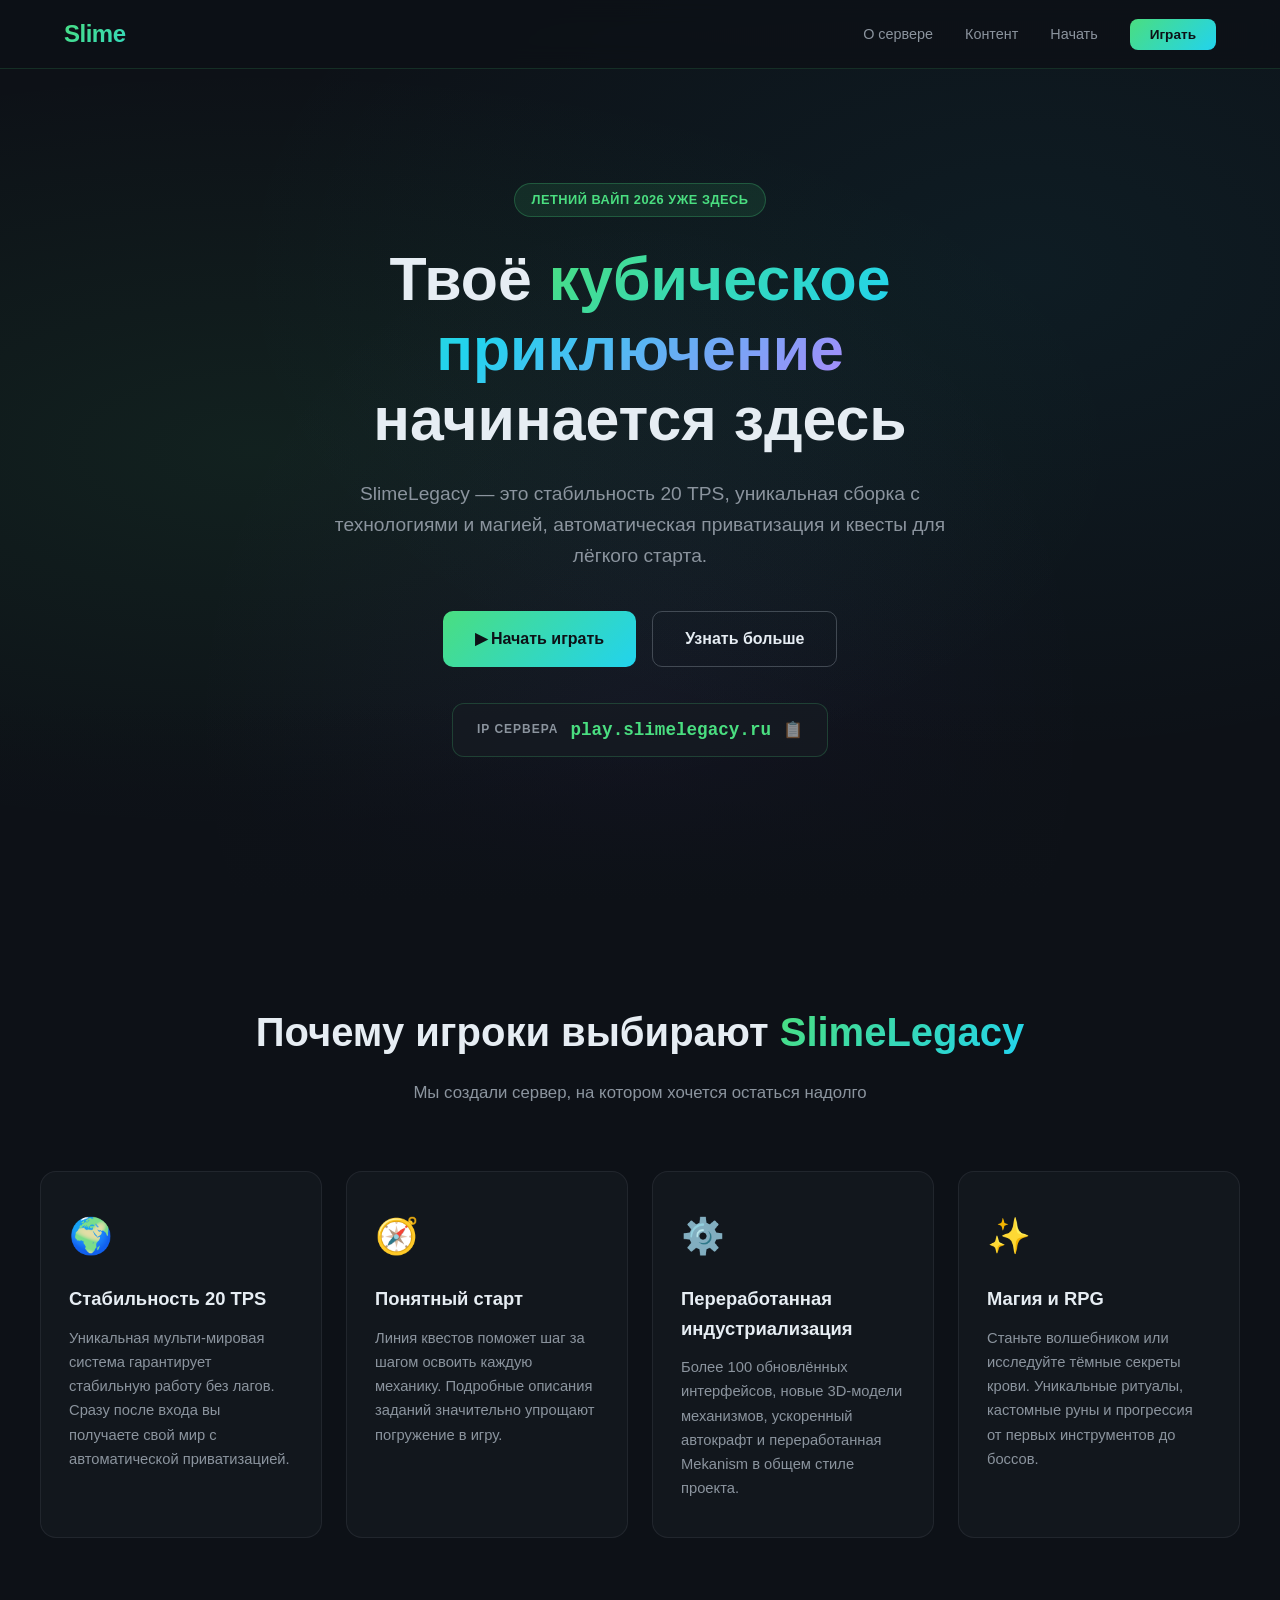
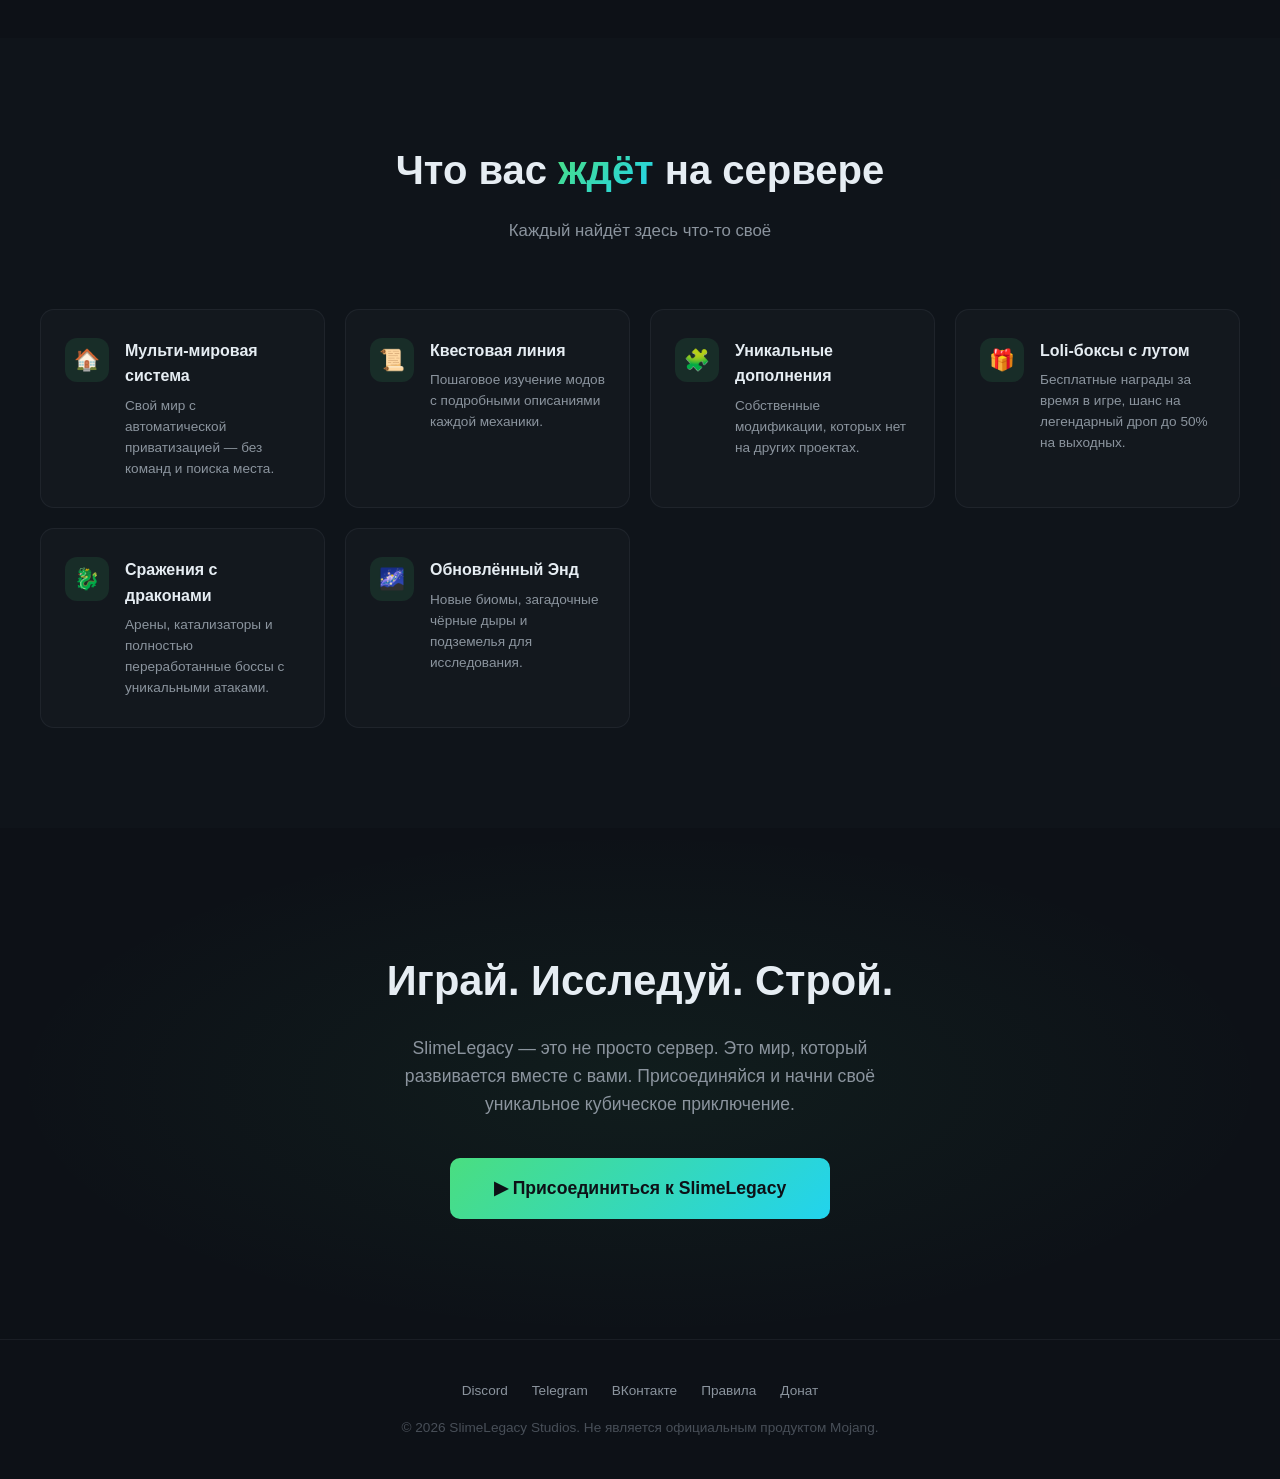
==== index.html @ a2c3c24c "Add files via upload" ====
<!DOCTYPE html>
<html lang="ru">
<head>
    <meta charset="UTF-8">
    <meta name="viewport" content="width=device-width, initial-scale=1.0">
    <title>SlimeLegacy — Твоё кубическое приключение начинается здесь</title>
    <link rel="stylesheet" href="style/style.css">
</head>
<body>

    <!-- ===== HEADER ===== -->
    <header>
        <div class="nav-container">
            <div class="logo">Slime<span>Legacy</span></div>
            <nav>
                <ul>
                    <li><a href="#features">О сервере</a></li>
                    <li><a href="#waiting">Контент</a></li>
                    <li><a href="#cta">Начать</a></li>
                    <li><a href="#" class="btn-nav">Играть</a></li>
                </ul>
            </nav>
        </div>
    </header>

    <!-- ===== HERO ===== -->
    <section class="hero">
        <div class="hero-content">
            <div class="hero-badge">Летний вайп 2026 уже здесь</div>
            <h1>
                Твоё <span class="gradient-text">кубическое приключение</span><br>
                начинается здесь
            </h1>
            <p class="subtitle">
                SlimeLegacy — это стабильность 20 TPS, уникальная сборка с технологиями и магией,
                автоматическая приватизация и квесты для лёгкого старта.
            </p>
            <div class="hero-buttons">
                <a href="#cta" class="btn btn-primary">▶ Начать играть</a>
                <a href="#features" class="btn btn-outline">Узнать больше</a>
            </div>
            <div class="ip-box" onclick="copyIP()">
                <span class="label">IP сервера</span>
                <span class="value" id="server-ip">play.slimelegacy.ru</span>
                <span class="copy-icon">📋</span>
            </div>
        </div>
    </section>

    <!-- ===== FEATURES ===== -->
    <section id="features">
        <div class="container">
            <div class="section-header fade-in">
                <h2>Почему игроки выбирают <span class="accent">SlimeLegacy</span></h2>
                <p>Мы создали сервер, на котором хочется остаться надолго</p>
            </div>
            <div class="features-grid">
                <div class="feature-card fade-in">
                    <span class="feature-icon">🌍</span>
                    <h3>Стабильность 20 TPS</h3>
                    <p>Уникальная мульти-мировая система гарантирует стабильную работу без лагов.
                       Сразу после входа вы получаете свой мир с автоматической приватизацией.</p>
                </div>
                <div class="feature-card fade-in">
                    <span class="feature-icon">🧭</span>
                    <h3>Понятный старт</h3>
                    <p>Линия квестов поможет шаг за шагом освоить каждую механику.
                       Подробные описания заданий значительно упрощают погружение в игру.</p>
                </div>
                <div class="feature-card fade-in">
                    <span class="feature-icon">⚙️</span>
                    <h3>Переработанная индустриализация</h3>
                    <p>Более 100 обновлённых интерфейсов, новые 3D-модели механизмов,
                       ускоренный автокрафт и переработанная Mekanism в общем стиле проекта.</p>
                </div>
                <div class="feature-card fade-in">
                    <span class="feature-icon">✨</span>
                    <h3>Магия и RPG</h3>
                    <p>Станьте волшебником или исследуйте тёмные секреты крови.
                       Уникальные ритуалы, кастомные руны и прогрессия от первых инструментов до боссов.</p>
                </div>
            </div>
        </div>
    </section>

    <!-- ===== WHAT'S WAITING ===== -->
    <section id="waiting" class="section-alt">
        <div class="container">
            <div class="section-header fade-in">
                <h2>Что вас <span class="accent">ждёт</span> на сервере</h2>
                <p>Каждый найдёт здесь что-то своё</p>
            </div>
            <div class="waiting-grid">
                <div class="waiting-item fade-in">
                    <div class="icon-circle">🏠</div>
                    <div>
                        <h4>Мульти-мировая система</h4>
                        <p>Свой мир с автоматической приватизацией — без команд и поиска места.</p>
                    </div>
                </div>
                <div class="waiting-item fade-in">
                    <div class="icon-circle">📜</div>
                    <div>
                        <h4>Квестовая линия</h4>
                        <p>Пошаговое изучение модов с подробными описаниями каждой механики.</p>
                    </div>
                </div>
                <div class="waiting-item fade-in">
                    <div class="icon-circle">🧩</div>
                    <div>
                        <h4>Уникальные дополнения</h4>
                        <p>Собственные модификации, которых нет на других проектах.</p>
                    </div>
                </div>
                <div class="waiting-item fade-in">
                    <div class="icon-circle">🎁</div>
                    <div>
                        <h4>Loli-боксы с лутом</h4>
                        <p>Бесплатные награды за время в игре, шанс на легендарный дроп до 50% на выходных.</p>
                    </div>
                </div>
                <div class="waiting-item fade-in">
                    <div class="icon-circle">🐉</div>
                    <div>
                        <h4>Сражения с драконами</h4>
                        <p>Арены, катализаторы и полностью переработанные боссы с уникальными атаками.</p>
                    </div>
                </div>
                <div class="waiting-item fade-in">
                    <div class="icon-circle">🌌</div>
                    <div>
                        <h4>Обновлённый Энд</h4>
                        <p>Новые биомы, загадочные чёрные дыры и подземелья для исследования.</p>
                    </div>
                </div>
            </div>
        </div>
    </section>

    <!-- ===== CTA ===== -->
    <section class="cta-section" id="cta">
        <div class="container">
            <h2 class="fade-in">Играй. Исследуй. Строй.</h2>
            <p class="fade-in">
                SlimeLegacy — это не просто сервер. Это мир, который развивается вместе с вами.
                Присоединяйся и начни своё уникальное кубическое приключение.
            </p>
            <div class="fade-in">
                <a href="#" class="btn btn-primary btn-lg">
                    ▶ Присоединиться к SlimeLegacy
                </a>
            </div>
        </div>
    </section>

    <!-- ===== FOOTER ===== -->
    <footer>
        <div class="footer-links">
            <a href="#">Discord</a>
            <a href="#">Telegram</a>
            <a href="#">ВКонтакте</a>
            <a href="#">Правила</a>
            <a href="#">Донат</a>
        </div>
        <p>© 2026 SlimeLegacy Studios. Не является официальным продуктом Mojang.</p>
    </footer>

    <!-- ===== TOAST ===== -->
    <div class="toast" id="toast">IP скопирован!</div>

    <script src="scripts/main.js" defer></script>

</body>
</html>
---- style/style.css ----
/* ===== RESET & BASE ===== */
* {
    margin: 0;
    padding: 0;
    box-sizing: border-box;
}

body {
    font-family: 'Segoe UI', Tahoma, Geneva, Verdana, sans-serif;
    background: #0d1117;
    color: #e6edf3;
    line-height: 1.6;
    overflow-x: hidden;
}

/* ===== HEADER ===== */
header {
    position: fixed;
    top: 0;
    left: 0;
    width: 100%;
    z-index: 1000;
    background: rgba(13, 17, 23, 0.85);
    backdrop-filter: blur(12px);
    border-bottom: 1px solid rgba(74, 222, 128, 0.15);
    transition: background 0.3s;
}

.nav-container {
    max-width: 1200px;
    margin: 0 auto;
    padding: 0 24px;
    display: flex;
    align-items: center;
    justify-content: space-between;
    height: 68px;
}

.logo {
    font-size: 1.5rem;
    font-weight: 800;
    letter-spacing: -0.5px;
    background: linear-gradient(135deg, #4ade80, #22d3ee);
    -webkit-background-clip: text;
    -webkit-text-fill-color: transparent;
    background-clip: text;
    user-select: none;
}

.logo span {
    font-weight: 300;
    opacity: 0.7;
}

nav ul {
    list-style: none;
    display: flex;
    gap: 32px;
    align-items: center;
}

nav a {
    text-decoration: none;
    color: #8b949e;
    font-size: 0.9rem;
    font-weight: 500;
    transition: color 0.25s;
}

nav a:hover {
    color: #4ade80;
}

.btn-nav {
    background: linear-gradient(135deg, #4ade80, #22d3ee);
    color: #0d1117 !important;
    padding: 8px 20px;
    border-radius: 8px;
    font-weight: 700 !important;
    font-size: 0.85rem !important;
    transition: transform 0.2s, box-shadow 0.2s !important;
}

.btn-nav:hover {
    transform: translateY(-2px);
    box-shadow: 0 6px 20px rgba(74, 222, 128, 0.35);
    color: #0d1117 !important;
}

/* ===== HERO ===== */
.hero {
    min-height: 100vh;
    display: flex;
    align-items: center;
    justify-content: center;
    text-align: center;
    padding: 120px 24px 80px;
    position: relative;
    background:
        radial-gradient(ellipse at 20% 50%, rgba(74, 222, 128, 0.08) 0%, transparent 60%),
        radial-gradient(ellipse at 80% 30%, rgba(34, 211, 238, 0.06) 0%, transparent 55%),
        radial-gradient(ellipse at 50% 80%, rgba(139, 92, 246, 0.05) 0%, transparent 50%);
}

.hero::after {
    content: '';
    position: absolute;
    bottom: 0;
    left: 0;
    width: 100%;
    height: 200px;
    background: linear-gradient(to top, #0d1117, transparent);
    pointer-events: none;
}

.hero-content {
    max-width: 820px;
    position: relative;
    z-index: 1;
}

.hero-badge {
    display: inline-block;
    background: rgba(74, 222, 128, 0.1);
    border: 1px solid rgba(74, 222, 128, 0.25);
    color: #4ade80;
    padding: 6px 16px;
    border-radius: 100px;
    font-size: 0.8rem;
    font-weight: 600;
    letter-spacing: 0.5px;
    margin-bottom: 28px;
    text-transform: uppercase;
    animation: fadeInDown 0.8s ease;
}

.hero h1 {
    font-size: clamp(2.2rem, 6vw, 3.8rem);
    font-weight: 900;
    line-height: 1.15;
    margin-bottom: 24px;
    animation: fadeInDown 0.8s ease 0.1s both;
}

.hero h1 .gradient-text {
    background: linear-gradient(135deg, #4ade80, #22d3ee, #a78bfa);
    -webkit-background-clip: text;
    -webkit-text-fill-color: transparent;
    background-clip: text;
}

.hero p.subtitle {
    font-size: clamp(1rem, 2vw, 1.2rem);
    color: #8b949e;
    max-width: 640px;
    margin: 0 auto 40px;
    animation: fadeInDown 0.8s ease 0.2s both;
}

.hero-buttons {
    display: flex;
    gap: 16px;
    justify-content: center;
    flex-wrap: wrap;
    animation: fadeInDown 0.8s ease 0.3s both;
}

/* ===== BUTTONS ===== */
.btn {
    display: inline-flex;
    align-items: center;
    gap: 8px;
    padding: 14px 32px;
    border-radius: 10px;
    font-size: 1rem;
    font-weight: 700;
    text-decoration: none;
    cursor: pointer;
    border: none;
    transition: transform 0.25s, box-shadow 0.25s, background 0.25s;
}

.btn-primary {
    background: linear-gradient(135deg, #4ade80, #22d3ee);
    color: #0d1117;
}

.btn-primary:hover {
    transform: translateY(-3px);
    box-shadow: 0 12px 32px rgba(74, 222, 128, 0.4);
}

.btn-outline {
    background: transparent;
    color: #e6edf3;
    border: 1px solid rgba(139, 148, 158, 0.4);
}

.btn-outline:hover {
    border-color: #4ade80;
    color: #4ade80;
    transform: translateY(-3px);
}

.btn-lg {
    font-size: 1.1rem;
    padding: 16px 44px;
}

/* ===== IP BOX ===== */
.ip-box {
    margin-top: 36px;
    display: inline-flex;
    align-items: center;
    gap: 12px;
    background: rgba(22, 27, 34, 0.8);
    border: 1px solid rgba(74, 222, 128, 0.2);
    border-radius: 12px;
    padding: 12px 24px;
    animation: fadeInDown 0.8s ease 0.4s both;
    cursor: pointer;
    transition: border-color 0.25s;
}

.ip-box:hover {
    border-color: #4ade80;
}

.ip-box .label {
    font-size: 0.75rem;
    color: #8b949e;
    text-transform: uppercase;
    letter-spacing: 1px;
    font-weight: 600;
}

.ip-box .value {
    font-size: 1.1rem;
    font-weight: 800;
    color: #4ade80;
    font-family: 'Courier New', monospace;
}

.ip-box .copy-icon {
    font-size: 1rem;
    opacity: 0.5;
    transition: opacity 0.2s;
}

.ip-box:hover .copy-icon {
    opacity: 1;
}

/* ===== SECTIONS ===== */
section {
    padding: 100px 24px;
    position: relative;
}

.section-alt {
    background: rgba(22, 27, 34, 0.3);
}

.container {
    max-width: 1200px;
    margin: 0 auto;
}

.section-header {
    text-align: center;
    margin-bottom: 64px;
}

.section-header h2 {
    font-size: clamp(1.8rem, 4vw, 2.5rem);
    font-weight: 800;
    margin-bottom: 16px;
}

.section-header h2 .accent {
    background: linear-gradient(135deg, #4ade80, #22d3ee);
    -webkit-background-clip: text;
    -webkit-text-fill-color: transparent;
    background-clip: text;
}

.section-header p {
    color: #8b949e;
    font-size: 1.05rem;
    max-width: 560px;
    margin: 0 auto;
}

/* ===== FEATURES ===== */
.features-grid {
    display: grid;
    grid-template-columns: repeat(auto-fit, minmax(280px, 1fr));
    gap: 24px;
}

.feature-card {
    background: rgba(22, 27, 34, 0.7);
    border: 1px solid rgba(139, 148, 158, 0.12);
    border-radius: 16px;
    padding: 36px 28px;
    transition: transform 0.3s, border-color 0.3s, box-shadow 0.3s;
    position: relative;
    overflow: hidden;
}

.feature-card::before {
    content: '';
    position: absolute;
    top: 0;
    left: 0;
    width: 100%;
    height: 3px;
    background: linear-gradient(90deg, #4ade80, #22d3ee, #a78bfa);
    opacity: 0;
    transition: opacity 0.3s;
}

.feature-card:hover {
    transform: translateY(-6px);
    border-color: rgba(74, 222, 128, 0.25);
    box-shadow: 0 20px 40px rgba(0, 0, 0, 0.4);
}

.feature-card:hover::before {
    opacity: 1;
}

.feature-icon {
    font-size: 2.2rem;
    margin-bottom: 20px;
    display: block;
}

.feature-card h3 {
    font-size: 1.15rem;
    font-weight: 700;
    margin-bottom: 12px;
    color: #e6edf3;
}

.feature-card p {
    color: #8b949e;
    font-size: 0.92rem;
    line-height: 1.65;
}

/* ===== WAITING GRID ===== */
.waiting-grid {
    display: grid;
    grid-template-columns: repeat(auto-fit, minmax(260px, 1fr));
    gap: 20px;
}

.waiting-item {
    background: rgba(22, 27, 34, 0.6);
    border: 1px solid rgba(139, 148, 158, 0.1);
    border-radius: 14px;
    padding: 28px 24px;
    display: flex;
    align-items: flex-start;
    gap: 16px;
    transition: background 0.3s, border-color 0.3s;
}

.waiting-item:hover {
    background: rgba(22, 27, 34, 0.9);
    border-color: rgba(74, 222, 128, 0.2);
}

.waiting-item .icon-circle {
    flex-shrink: 0;
    width: 44px;
    height: 44px;
    border-radius: 12px;
    background: rgba(74, 222, 128, 0.1);
    display: flex;
    align-items: center;
    justify-content: center;
    font-size: 1.3rem;
}

.waiting-item h4 {
    font-size: 1rem;
    font-weight: 700;
    margin-bottom: 6px;
}

.waiting-item p {
    font-size: 0.85rem;
    color: #8b949e;
    line-height: 1.55;
}

/* ===== CTA ===== */
.cta-section {
    text-align: center;
    padding: 120px 24px;
    position: relative;
    background:
        radial-gradient(ellipse at 50% 50%, rgba(74, 222, 128, 0.06) 0%, transparent 70%);
}

.cta-section h2 {
    font-size: clamp(1.8rem, 4vw, 2.6rem);
    font-weight: 900;
    margin-bottom: 20px;
}

.cta-section p {
    color: #8b949e;
    font-size: 1.1rem;
    max-width: 520px;
    margin: 0 auto 40px;
}

/* ===== FOOTER ===== */
footer {
    border-top: 1px solid rgba(139, 148, 158, 0.1);
    padding: 40px 24px;
    text-align: center;
}

footer p {
    color: #484f58;
    font-size: 0.85rem;
}

footer .footer-links {
    display: flex;
    gap: 24px;
    justify-content: center;
    margin-bottom: 16px;
    flex-wrap: wrap;
}

footer .footer-links a {
    color: #8b949e;
    text-decoration: none;
    font-size: 0.85rem;
    transition: color 0.2s;
}

footer .footer-links a:hover {
    color: #4ade80;
}

/* ===== ANIMATIONS ===== */
@keyframes fadeInDown {
    from {
        opacity: 0;
        transform: translateY(-20px);
    }
    to {
        opacity: 1;
        transform: translateY(0);
    }
}

.fade-in {
    opacity: 0;
    transform: translateY(30px);
    transition: opacity 0.7s ease, transform 0.7s ease;
}

.fade-in.visible {
    opacity: 1;
    transform: translateY(0);
}

/* ===== TOAST ===== */
.toast {
    position: fixed;
    bottom: 30px;
    left: 50%;
    transform: translateX(-50%) translateY(100px);
    background: linear-gradient(135deg, #4ade80, #22d3ee);
    color: #0d1117;
    padding: 12px 28px;
    border-radius: 10px;
    font-weight: 700;
    font-size: 0.9rem;
    opacity: 0;
    transition: transform 0.4s ease, opacity 0.4s ease;
    z-index: 2000;
    pointer-events: none;
}

.toast.show {
    transform: translateX(-50%) translateY(0);
    opacity: 1;
}

/* ===== RESPONSIVE ===== */
@media (max-width: 768px) {
    nav ul {
        display: none;
    }

    .hero {
        padding: 100px 20px 60px;
    }

    section {
        padding: 70px 20px;
    }

    .ip-box {
        flex-direction: column;
        gap: 4px;
        padding: 12px 20px;
    }
}
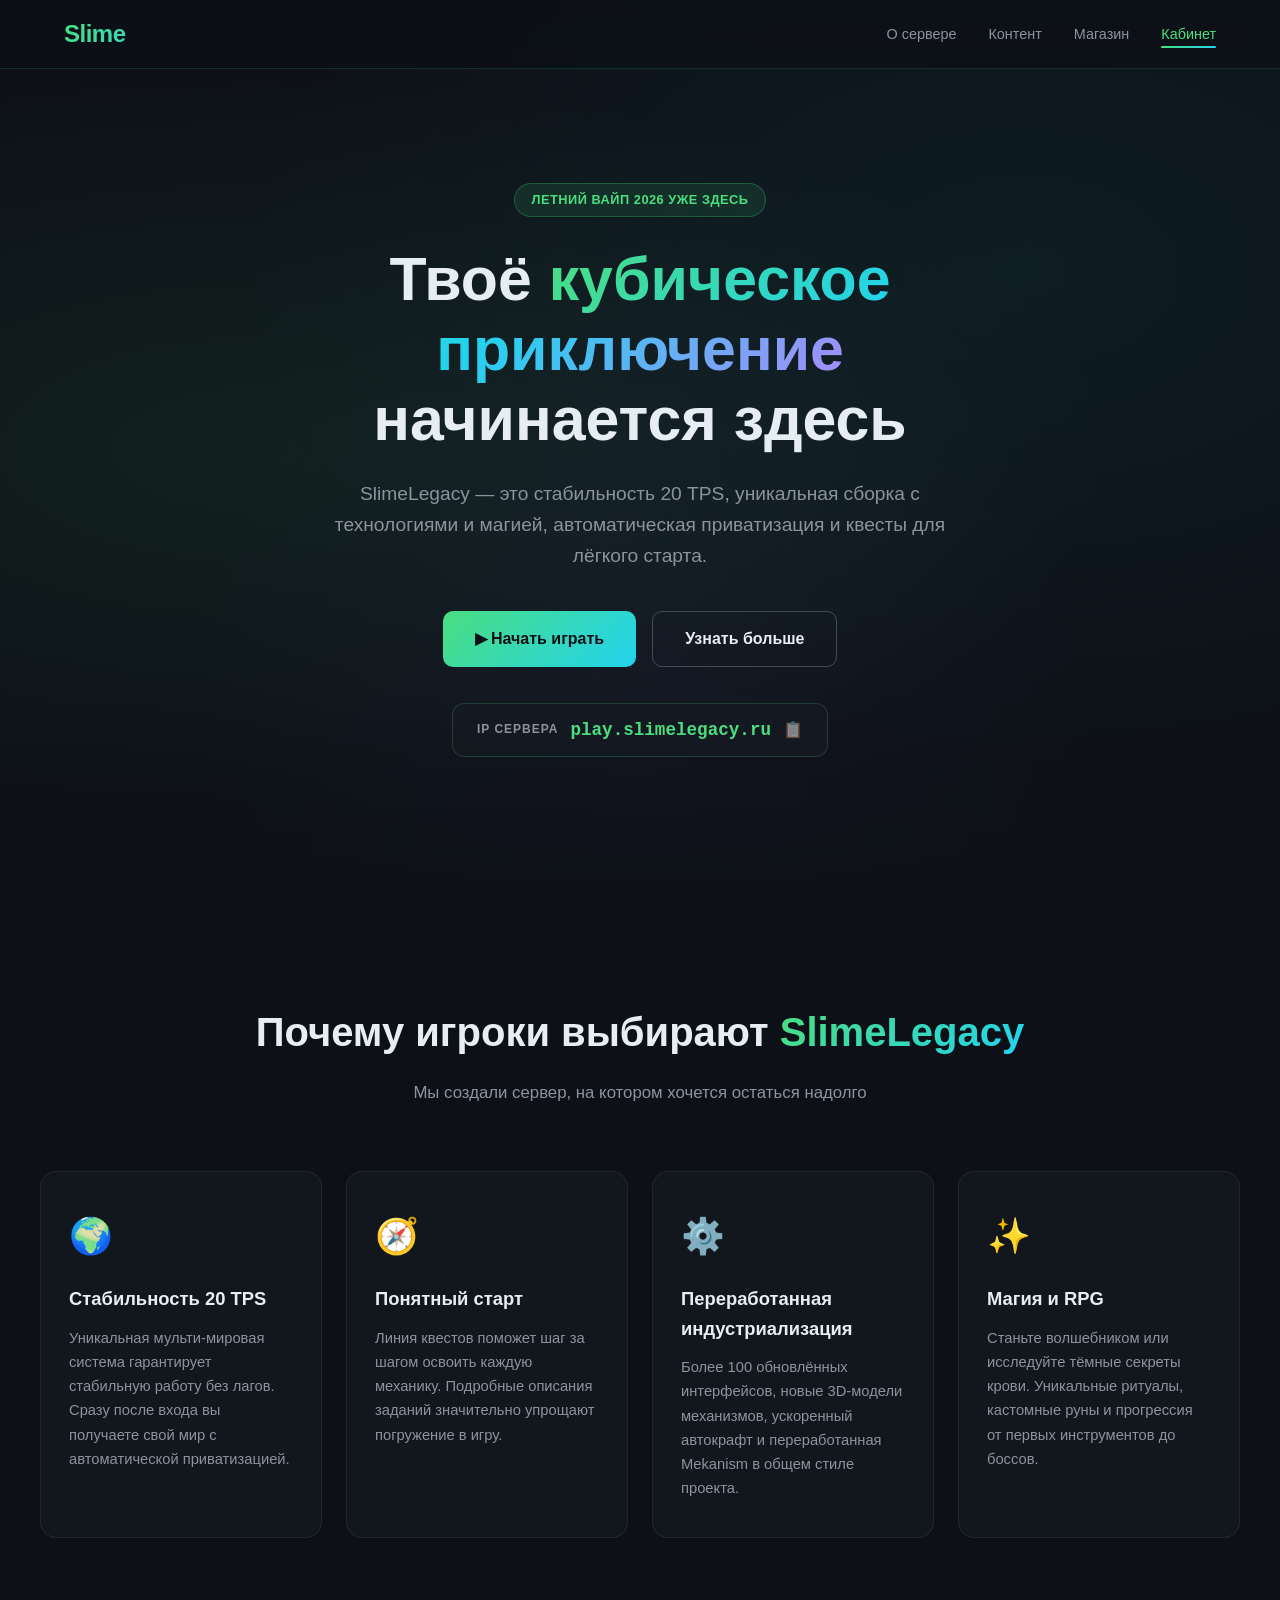
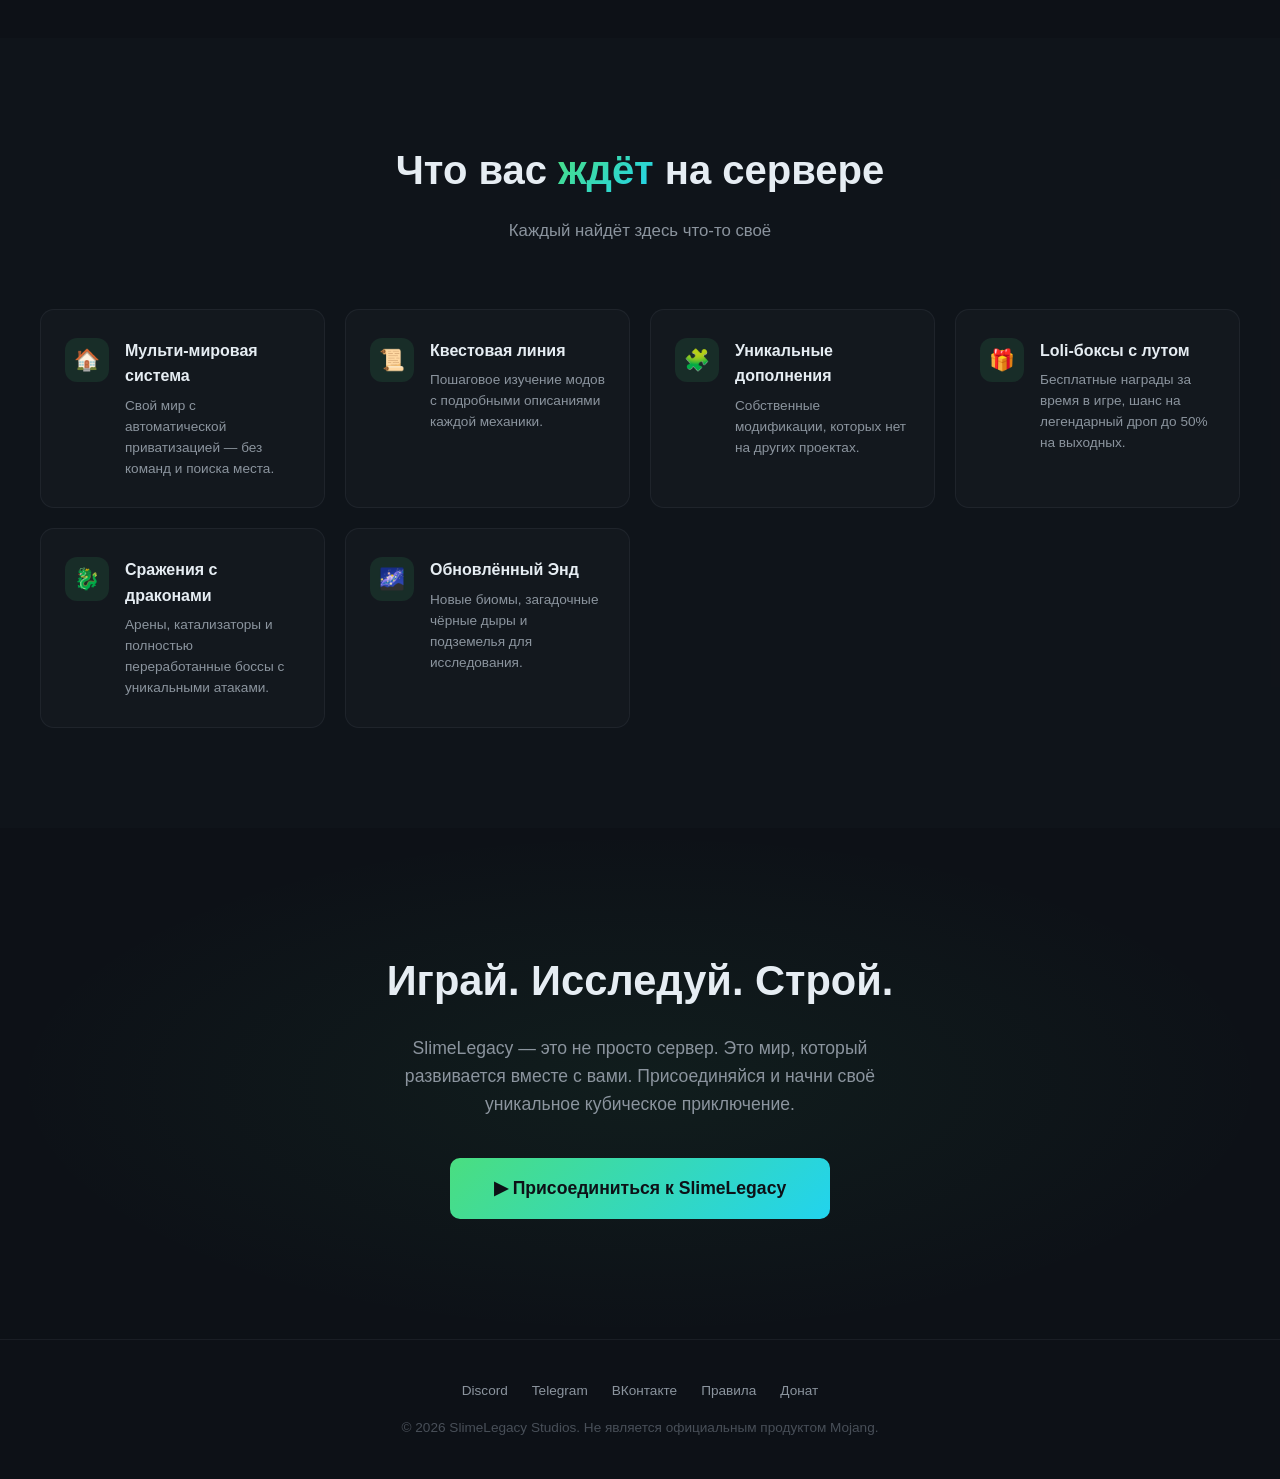
==== commit 76cc125c: "Add files via upload" ====
--- a/index.html
+++ b/index.html
@@ -11,13 +11,15 @@
     <!-- ===== HEADER ===== -->
     <header>
         <div class="nav-container">
-            <div class="logo">Slime<span>Legacy</span></div>
+            <a href="index.html" class="logo-link">
+                <div class="logo">Slime<span>Legacy</span></div>
+            </a>
             <nav>
                 <ul>
-                    <li><a href="#features">О сервере</a></li>
-                    <li><a href="#waiting">Контент</a></li>
-                    <li><a href="#cta">Начать</a></li>
-                    <li><a href="#" class="btn-nav">Играть</a></li>
+                    <li><a href="index.html#features">О сервере</a></li>
+                    <li><a href="index.html#waiting">Контент</a></li>
+                    <li><a href="shop.html">Магазин</a></li>
+                    <li><a href="lk.html" class="active">Кабинет</a></li>
                 </ul>
             </nav>
         </div>
--- a/style/style.css
+++ b/style/style.css
@@ -514,4 +514,1008 @@
         gap: 4px;
         padding: 12px 20px;
     }
+}
+/* ============================================================
+   SHOP PAGE — дополнения (не влияют на index.html)
+   ============================================================ */
+
+/* ---- Логотип-ссылка ---- */
+.logo-link {
+    text-decoration: none;
+    display: inline-block;
+}
+
+/* ---- Активный пункт меню ---- */
+nav a.active {
+    color: #4ade80;
+    position: relative;
+}
+
+nav a.active::after {
+    content: '';
+    position: absolute;
+    bottom: -6px;
+    left: 0;
+    width: 100%;
+    height: 2px;
+    background: linear-gradient(90deg, #4ade80, #22d3ee);
+    border-radius: 2px;
+}
+
+/* ---- Мини-hero на странице магазина ---- */
+.shop-hero {
+    padding: 140px 24px 60px;
+    text-align: center;
+    position: relative;
+    background:
+        radial-gradient(ellipse at 25% 40%, rgba(74, 222, 128, 0.08) 0%, transparent 60%),
+        radial-gradient(ellipse at 80% 30%, rgba(34, 211, 238, 0.07) 0%, transparent 55%);
+}
+
+.shop-hero-content {
+    max-width: 760px;
+    margin: 0 auto;
+}
+
+.shop-hero h1 {
+    font-size: clamp(2rem, 5vw, 3rem);
+    font-weight: 900;
+    line-height: 1.15;
+    margin-bottom: 18px;
+    animation: fadeInDown 0.8s ease 0.1s both;
+}
+
+.shop-hero .subtitle {
+    color: #8b949e;
+    font-size: clamp(0.95rem, 2vw, 1.1rem);
+    max-width: 600px;
+    margin: 0 auto;
+    animation: fadeInDown 0.8s ease 0.2s both;
+}
+
+/* ---- Секции магазина ---- */
+.shop-section {
+    padding: 60px 24px;
+}
+
+.shop-section-alt {
+    background: rgba(22, 27, 34, 0.35);
+    border-top: 1px solid rgba(139, 148, 158, 0.08);
+    border-bottom: 1px solid rgba(139, 148, 158, 0.08);
+}
+
+/* ---- Табы выбора сервера ---- */
+.server-tabs {
+    display: grid;
+    grid-template-columns: repeat(auto-fit, minmax(200px, 1fr));
+    gap: 14px;
+}
+
+.server-tab {
+    display: flex;
+    flex-direction: column;
+    align-items: flex-start;
+    gap: 4px;
+    padding: 20px 22px;
+    background: rgba(22, 27, 34, 0.6);
+    border: 1px solid rgba(139, 148, 158, 0.12);
+    border-radius: 14px;
+    cursor: pointer;
+    text-align: left;
+    color: #e6edf3;
+    font-family: inherit;
+    transition: transform 0.25s, border-color 0.25s, background 0.25s,
+                box-shadow 0.25s;
+    position: relative;
+    overflow: hidden;
+}
+
+.server-tab::before {
+    content: '';
+    position: absolute;
+    top: 0;
+    left: 0;
+    height: 3px;
+    width: 100%;
+    background: linear-gradient(90deg, #4ade80, #22d3ee);
+    opacity: 0;
+    transition: opacity 0.3s;
+}
+
+.server-tab:hover {
+    transform: translateY(-3px);
+    border-color: rgba(74, 222, 128, 0.25);
+}
+
+.server-tab.active {
+    background: rgba(22, 27, 34, 0.95);
+    border-color: rgba(74, 222, 128, 0.45);
+    box-shadow: 0 12px 30px rgba(74, 222, 128, 0.12);
+}
+
+.server-tab.active::before {
+    opacity: 1;
+}
+
+.tab-icon {
+    font-size: 1.5rem;
+    margin-bottom: 4px;
+}
+
+.tab-name {
+    font-size: 1rem;
+    font-weight: 800;
+    color: #e6edf3;
+}
+
+.server-tab.active .tab-name {
+    color: #4ade80;
+}
+
+.tab-desc {
+    font-size: 0.78rem;
+    color: #8b949e;
+}
+
+/* ---- Список донатов ---- */
+.donate-list {
+    display: grid;
+    grid-template-columns: repeat(auto-fit, minmax(320px, 1fr));
+    gap: 22px;
+}
+
+.donate-card {
+    position: relative;
+    background: rgba(22, 27, 34, 0.75);
+    border: 1px solid rgba(139, 148, 158, 0.12);
+    border-radius: 16px;
+    padding: 28px 26px 26px;
+    display: flex;
+    flex-direction: column;
+    gap: 18px;
+    transition: transform 0.3s, border-color 0.3s, box-shadow 0.3s;
+    overflow: hidden;
+}
+
+.donate-card::before {
+    content: '';
+    position: absolute;
+    top: 0;
+    left: 0;
+    width: 100%;
+    height: 3px;
+    background: linear-gradient(90deg, #4ade80, #22d3ee, #a78bfa);
+    opacity: 0;
+    transition: opacity 0.3s;
+}
+
+.donate-card:hover {
+    transform: translateY(-5px);
+    border-color: rgba(74, 222, 128, 0.28);
+    box-shadow: 0 22px 44px rgba(0, 0, 0, 0.45);
+}
+
+.donate-card:hover::before {
+    opacity: 1;
+}
+
+.donate-card-featured {
+    border-color: rgba(74, 222, 128, 0.35);
+    background: linear-gradient(180deg,
+                rgba(74, 222, 128, 0.05) 0%,
+                rgba(22, 27, 34, 0.85) 40%);
+}
+
+.donate-card-featured::before {
+    opacity: 1;
+}
+
+.donate-ribbon {
+    position: absolute;
+    top: 14px;
+    right: -34px;
+    background: linear-gradient(135deg, #4ade80, #22d3ee);
+    color: #0d1117;
+    font-size: 0.72rem;
+    font-weight: 800;
+    letter-spacing: 0.5px;
+    text-transform: uppercase;
+    padding: 5px 40px;
+    transform: rotate(38deg);
+    box-shadow: 0 4px 12px rgba(74, 222, 128, 0.35);
+}
+
+.donate-head {
+    display: flex;
+    align-items: center;
+    gap: 16px;
+}
+
+.donate-icon {
+    flex-shrink: 0;
+    width: 52px;
+    height: 52px;
+    border-radius: 14px;
+    background: rgba(74, 222, 128, 0.1);
+    border: 1px solid rgba(74, 222, 128, 0.2);
+    display: flex;
+    align-items: center;
+    justify-content: center;
+    font-size: 1.6rem;
+}
+
+.donate-title-block {
+    flex-grow: 1;
+    min-width: 0;
+}
+
+.donate-title-block h3 {
+    font-size: 1.2rem;
+    font-weight: 800;
+    color: #e6edf3;
+    line-height: 1.2;
+    margin-bottom: 2px;
+}
+
+.donate-tagline {
+    font-size: 0.82rem;
+    color: #8b949e;
+}
+
+.donate-price {
+    display: flex;
+    flex-direction: column;
+    align-items: flex-end;
+    flex-shrink: 0;
+}
+
+.price-value {
+    font-size: 1.1rem;
+    font-weight: 800;
+    background: linear-gradient(135deg, #4ade80, #22d3ee);
+    -webkit-background-clip: text;
+    -webkit-text-fill-color: transparent;
+    background-clip: text;
+    white-space: nowrap;
+}
+
+.price-period {
+    font-size: 0.72rem;
+    color: #8b949e;
+    text-transform: uppercase;
+    letter-spacing: 0.5px;
+}
+
+.donate-features {
+    list-style: none;
+    display: flex;
+    flex-direction: column;
+    gap: 8px;
+    flex-grow: 1;
+    padding-top: 4px;
+    border-top: 1px solid rgba(139, 148, 158, 0.1);
+}
+
+.donate-features li {
+    position: relative;
+    padding-left: 24px;
+    color: #c9d1d9;
+    font-size: 0.88rem;
+    line-height: 1.5;
+}
+
+.donate-features li::before {
+    content: '✓';
+    position: absolute;
+    left: 0;
+    top: 0;
+    color: #4ade80;
+    font-weight: 900;
+    font-size: 0.95rem;
+}
+
+.donate-features li strong {
+    color: #e6edf3;
+}
+
+.donate-btn {
+    width: 100%;
+    justify-content: center;
+    margin-top: 4px;
+}
+
+/* ---- Адаптивность магазина ---- */
+@media (max-width: 768px) {
+    .shop-hero {
+        padding: 110px 20px 40px;
+    }
+
+    .shop-section {
+        padding: 40px 20px;
+    }
+
+    .donate-card {
+        padding: 24px 20px;
+    }
+
+    .donate-ribbon {
+        top: 10px;
+        right: -40px;
+        font-size: 0.66rem;
+        padding: 4px 42px;
+    }
+
+    .donate-head {
+        flex-wrap: wrap;
+    }
+
+    .donate-price {
+        align-items: flex-start;
+        margin-left: 68px;
+    }
+}
+/* ============================================================
+   LK PAGE — личный кабинет (не влияет на index.html и shop.html)
+   ============================================================ */
+
+/* ---- Мини-hero кабинета ---- */
+.lk-hero {
+    padding: 140px 24px 40px;
+    background:
+        radial-gradient(ellipse at 20% 40%, rgba(74, 222, 128, 0.08) 0%, transparent 60%),
+        radial-gradient(ellipse at 85% 25%, rgba(34, 211, 238, 0.07) 0%, transparent 55%);
+}
+
+.lk-hero-content {
+    max-width: 1200px;
+    margin: 0 auto;
+}
+
+/* ---- Профиль ---- */
+.lk-profile {
+    display: flex;
+    align-items: center;
+    gap: 24px;
+    flex-wrap: wrap;
+    padding: 28px;
+    background: rgba(22, 27, 34, 0.75);
+    border: 1px solid rgba(139, 148, 158, 0.12);
+    border-radius: 18px;
+    position: relative;
+    overflow: hidden;
+}
+
+.lk-profile::before {
+    content: '';
+    position: absolute;
+    top: 0;
+    left: 0;
+    width: 100%;
+    height: 3px;
+    background: linear-gradient(90deg, #4ade80, #22d3ee, #a78bfa);
+    opacity: 0.85;
+}
+
+.lk-avatar-wrap {
+    position: relative;
+    flex-shrink: 0;
+}
+
+.lk-avatar {
+    width: 84px;
+    height: 84px;
+    border-radius: 20px;
+    background: linear-gradient(135deg, #4ade80, #22d3ee);
+    color: #0d1117;
+    display: flex;
+    align-items: center;
+    justify-content: center;
+    font-size: 2.2rem;
+    font-weight: 900;
+    box-shadow: 0 10px 30px rgba(74, 222, 128, 0.25);
+    user-select: none;
+}
+
+.lk-online-dot {
+    position: absolute;
+    right: -2px;
+    bottom: -2px;
+    width: 18px;
+    height: 18px;
+    border-radius: 50%;
+    background: #4ade80;
+    border: 3px solid #0d1117;
+    box-shadow: 0 0 12px rgba(74, 222, 128, 0.8);
+}
+
+.lk-profile-info {
+    flex-grow: 1;
+    min-width: 240px;
+}
+
+.lk-nickname {
+    display: flex;
+    align-items: center;
+    gap: 12px;
+    font-size: clamp(1.4rem, 3vw, 1.9rem);
+    font-weight: 900;
+    line-height: 1.2;
+    margin-bottom: 8px;
+}
+
+.lk-tag {
+    font-size: 0.72rem;
+    font-weight: 800;
+    letter-spacing: 0.5px;
+    text-transform: uppercase;
+    padding: 4px 12px;
+    border-radius: 100px;
+    background: rgba(74, 222, 128, 0.12);
+    border: 1px solid rgba(74, 222, 128, 0.3);
+    color: #4ade80;
+}
+
+.lk-subline {
+    font-size: 0.85rem;
+    color: #8b949e;
+    line-height: 1.6;
+}
+
+.lk-subline .mono {
+    font-family: 'Courier New', monospace;
+    color: #c9d1d9;
+    font-size: 0.82rem;
+}
+
+.lk-actions {
+    display: flex;
+    gap: 10px;
+    flex-wrap: wrap;
+}
+
+.lk-btn-small {
+    padding: 10px 18px !important;
+    font-size: 0.85rem !important;
+}
+
+/* ---- Быстрая статистика ---- */
+.lk-quick-stats {
+    display: grid;
+    grid-template-columns: repeat(auto-fit, minmax(160px, 1fr));
+    gap: 14px;
+    margin-top: 20px;
+}
+
+.lk-stat-card {
+    display: flex;
+    flex-direction: column;
+    gap: 6px;
+    padding: 20px 22px;
+    background: rgba(22, 27, 34, 0.6);
+    border: 1px solid rgba(139, 148, 158, 0.1);
+    border-radius: 14px;
+    transition: transform 0.25s, border-color 0.25s;
+}
+
+.lk-stat-card:hover {
+    transform: translateY(-3px);
+    border-color: rgba(74, 222, 128, 0.25);
+}
+
+.lk-stat-label {
+    font-size: 0.75rem;
+    font-weight: 700;
+    letter-spacing: 0.5px;
+    text-transform: uppercase;
+    color: #8b949e;
+}
+
+.lk-stat-value {
+    font-size: 1.4rem;
+    font-weight: 900;
+    color: #e6edf3;
+    line-height: 1.1;
+}
+
+.lk-stat-value.accent {
+    background: linear-gradient(135deg, #4ade80, #22d3ee);
+    -webkit-background-clip: text;
+    -webkit-text-fill-color: transparent;
+    background-clip: text;
+}
+
+/* ---- Секция с табами ---- */
+.lk-section {
+    padding: 40px 24px 80px;
+}
+
+/* ---- Табы ---- */
+.lk-tabs {
+    display: flex;
+    gap: 6px;
+    flex-wrap: wrap;
+    border-bottom: 1px solid rgba(139, 148, 158, 0.12);
+    margin-bottom: 32px;
+    padding-bottom: 2px;
+}
+
+.lk-tab {
+    background: transparent;
+    border: none;
+    color: #8b949e;
+    font-family: inherit;
+    font-size: 0.9rem;
+    font-weight: 700;
+    padding: 12px 20px;
+    border-radius: 10px 10px 0 0;
+    cursor: pointer;
+    position: relative;
+    transition: color 0.2s, background 0.2s;
+}
+
+.lk-tab:hover {
+    color: #e6edf3;
+    background: rgba(22, 27, 34, 0.6);
+}
+
+.lk-tab.active {
+    color: #4ade80;
+    background: rgba(74, 222, 128, 0.06);
+}
+
+.lk-tab.active::after {
+    content: '';
+    position: absolute;
+    bottom: -2px;
+    left: 12px;
+    right: 12px;
+    height: 2px;
+    background: linear-gradient(90deg, #4ade80, #22d3ee);
+    border-radius: 2px;
+}
+
+/* ---- Панели ---- */
+.lk-panel {
+    display: none;
+    animation: fadeInDown 0.35s ease;
+}
+
+.lk-panel.active {
+    display: block;
+}
+
+/* ---- Сетка 2 колонки ---- */
+.lk-grid-2 {
+    display: grid;
+    grid-template-columns: repeat(auto-fit, minmax(340px, 1fr));
+    gap: 20px;
+}
+
+/* ---- Карточки ---- */
+.lk-card {
+    background: rgba(22, 27, 34, 0.75);
+    border: 1px solid rgba(139, 148, 158, 0.12);
+    border-radius: 16px;
+    padding: 26px;
+    display: flex;
+    flex-direction: column;
+    gap: 12px;
+    position: relative;
+}
+
+.lk-card-wide {
+    grid-column: 1 / -1;
+}
+
+.lk-card-accent {
+    border-color: rgba(74, 222, 128, 0.35);
+    background: linear-gradient(180deg,
+                rgba(74, 222, 128, 0.06) 0%,
+                rgba(22, 27, 34, 0.85) 45%);
+    box-shadow: 0 16px 40px rgba(74, 222, 128, 0.08);
+}
+
+.lk-card-danger {
+    border-color: rgba(248, 113, 113, 0.28);
+    background: linear-gradient(180deg,
+                rgba(248, 113, 113, 0.04) 0%,
+                rgba(22, 27, 34, 0.85) 45%);
+}
+
+.lk-card-title {
+    font-size: 1.1rem;
+    font-weight: 800;
+    color: #e6edf3;
+}
+
+.lk-card-subtitle {
+    font-size: 0.85rem;
+    color: #8b949e;
+    margin-bottom: 4px;
+}
+
+/* ---- Прогресс-бары ---- */
+.lk-progress-list {
+    display: flex;
+    flex-direction: column;
+    gap: 16px;
+    margin-top: 4px;
+}
+
+.lk-progress-item {
+    display: flex;
+    flex-direction: column;
+    gap: 6px;
+}
+
+.lk-progress-head {
+    display: flex;
+    justify-content: space-between;
+    align-items: center;
+    font-size: 0.88rem;
+}
+
+.lk-progress-name {
+    color: #c9d1d9;
+    font-weight: 600;
+}
+
+.lk-progress-value {
+    color: #4ade80;
+    font-weight: 800;
+    font-size: 0.85rem;
+}
+
+.lk-bar {
+    height: 8px;
+    background: rgba(139, 148, 158, 0.12);
+    border-radius: 100px;
+    overflow: hidden;
+}
+
+.lk-bar-fill {
+    height: 100%;
+    border-radius: 100px;
+    background: linear-gradient(90deg, #4ade80, #22d3ee);
+    transition: width 0.5s ease;
+}
+
+/* ---- Активная привилегия ---- */
+.lk-privilege {
+    display: flex;
+    align-items: center;
+    gap: 16px;
+    padding: 16px;
+    background: rgba(13, 17, 23, 0.6);
+    border: 1px solid rgba(74, 222, 128, 0.2);
+    border-radius: 14px;
+    margin-top: 4px;
+}
+
+.lk-privilege-icon {
+    width: 54px;
+    height: 54px;
+    border-radius: 14px;
+    background: rgba(74, 222, 128, 0.12);
+    display: flex;
+    align-items: center;
+    justify-content: center;
+    font-size: 1.8rem;
+    flex-shrink: 0;
+}
+
+.lk-privilege-name {
+    font-size: 1.1rem;
+    font-weight: 800;
+    background: linear-gradient(135deg, #4ade80, #22d3ee);
+    -webkit-background-clip: text;
+    -webkit-text-fill-color: transparent;
+    background-clip: text;
+}
+
+.lk-privilege-desc {
+    font-size: 0.8rem;
+    color: #8b949e;
+    margin-top: 2px;
+}
+
+.lk-privilege-features {
+    list-style: none;
+    display: flex;
+    flex-direction: column;
+    gap: 6px;
+    margin: 6px 0;
+}
+
+.lk-privilege-features li {
+    position: relative;
+    padding-left: 22px;
+    color: #c9d1d9;
+    font-size: 0.87rem;
+}
+
+.lk-privilege-features li::before {
+    content: '✓';
+    position: absolute;
+    left: 0;
+    color: #4ade80;
+    font-weight: 900;
+}
+
+.lk-btn-full {
+    width: 100%;
+    justify-content: center;
+    margin-top: auto;
+}
+
+/* ---- Активность ---- */
+.lk-activity {
+    list-style: none;
+    display: flex;
+    flex-direction: column;
+    gap: 4px;
+}
+
+.lk-activity-item {
+    display: flex;
+    align-items: flex-start;
+    gap: 14px;
+    padding: 14px 8px;
+    border-bottom: 1px solid rgba(139, 148, 158, 0.08);
+}
+
+.lk-activity-item:last-child {
+    border-bottom: none;
+}
+
+.lk-activity-icon {
+    flex-shrink: 0;
+    width: 32px;
+    height: 32px;
+    border-radius: 10px;
+    display: flex;
+    align-items: center;
+    justify-content: center;
+    font-weight: 900;
+    font-size: 0.95rem;
+}
+
+.lk-activity-icon.ok {
+    background: rgba(74, 222, 128, 0.12);
+    color: #4ade80;
+}
+
+.lk-activity-icon.info {
+    background: rgba(34, 211, 238, 0.12);
+    color: #22d3ee;
+}
+
+.lk-activity-icon.warn {
+    background: rgba(250, 204, 21, 0.12);
+    color: #facc15;
+}
+
+.lk-activity-text {
+    font-size: 0.9rem;
+    color: #c9d1d9;
+    line-height: 1.5;
+}
+
+.lk-activity-text strong {
+    color: #e6edf3;
+}
+
+.lk-activity-time {
+    font-size: 0.75rem;
+    color: #8b949e;
+    margin-top: 2px;
+}
+
+/* ---- Список инфо (серверы) ---- */
+.lk-info-list {
+    list-style: none;
+    display: flex;
+    flex-direction: column;
+    gap: 8px;
+    padding: 4px 0 8px;
+}
+
+.lk-info-list li {
+    display: flex;
+    justify-content: space-between;
+    font-size: 0.88rem;
+    padding: 8px 0;
+    border-bottom: 1px dashed rgba(139, 148, 158, 0.1);
+}
+
+.lk-info-list li:last-child {
+    border-bottom: none;
+}
+
+.lk-info-list span {
+    color: #8b949e;
+}
+
+.lk-info-list strong {
+    color: #e6edf3;
+}
+
+/* ---- Таблица покупок ---- */
+.lk-table-wrap {
+    width: 100%;
+    overflow-x: auto;
+    border-radius: 12px;
+    border: 1px solid rgba(139, 148, 158, 0.1);
+}
+
+.lk-table {
+    width: 100%;
+    border-collapse: collapse;
+    min-width: 560px;
+}
+
+.lk-table th,
+.lk-table td {
+    text-align: left;
+    padding: 14px 18px;
+    font-size: 0.88rem;
+    border-bottom: 1px solid rgba(139, 148, 158, 0.08);
+}
+
+.lk-table th {
+    font-size: 0.75rem;
+    text-transform: uppercase;
+    letter-spacing: 0.5px;
+    color: #8b949e;
+    font-weight: 700;
+    background: rgba(13, 17, 23, 0.5);
+}
+
+.lk-table tbody tr:last-child td {
+    border-bottom: none;
+}
+
+.lk-table tbody tr:hover {
+    background: rgba(74, 222, 128, 0.04);
+}
+
+.lk-table td .accent {
+    background: linear-gradient(135deg, #4ade80, #22d3ee);
+    -webkit-background-clip: text;
+    -webkit-text-fill-color: transparent;
+    background-clip: text;
+    font-weight: 800;
+}
+
+.lk-badge {
+    display: inline-block;
+    padding: 4px 12px;
+    border-radius: 100px;
+    font-size: 0.72rem;
+    font-weight: 800;
+    letter-spacing: 0.3px;
+    text-transform: uppercase;
+}
+
+.lk-badge.ok {
+    background: rgba(74, 222, 128, 0.12);
+    border: 1px solid rgba(74, 222, 128, 0.3);
+    color: #4ade80;
+}
+
+.lk-badge.muted {
+    background: rgba(139, 148, 158, 0.1);
+    border: 1px solid rgba(139, 148, 158, 0.2);
+    color: #8b949e;
+}
+
+/* ---- Поля настроек ---- */
+.lk-field {
+    display: flex;
+    flex-direction: column;
+    gap: 6px;
+    margin-bottom: 14px;
+}
+
+.lk-field label {
+    font-size: 0.75rem;
+    font-weight: 700;
+    letter-spacing: 0.5px;
+    text-transform: uppercase;
+    color: #8b949e;
+}
+
+.lk-field input {
+    background: #1c2230;
+    border: 1px solid #2a313c;
+    border-radius: 10px;
+    padding: 11px 14px;
+    font-size: 0.92rem;
+    color: #e6edf3;
+    font-family: inherit;
+    outline: none;
+    transition: border-color 0.2s, box-shadow 0.2s;
+}
+
+.lk-field input:focus {
+    border-color: #4ade80;
+    box-shadow: 0 0 0 3px rgba(74, 222, 128, 0.15);
+}
+
+/* ---- Опасная зона ---- */
+.lk-danger-block {
+    display: flex;
+    align-items: center;
+    justify-content: space-between;
+    gap: 16px;
+    padding: 16px;
+    border: 1px solid rgba(248, 113, 113, 0.15);
+    border-radius: 12px;
+    background: rgba(13, 17, 23, 0.5);
+    margin-bottom: 12px;
+    flex-wrap: wrap;
+}
+
+.lk-danger-title {
+    font-size: 0.92rem;
+    font-weight: 700;
+    color: #e6edf3;
+}
+
+.lk-danger-desc {
+    font-size: 0.8rem;
+    color: #8b949e;
+    margin-top: 2px;
+}
+
+.btn.danger {
+    color: #f87171 !important;
+    border-color: rgba(248, 113, 113, 0.35) !important;
+}
+
+.btn.danger:hover {
+    border-color: #f87171 !important;
+    color: #f87171 !important;
+    background: rgba(248, 113, 113, 0.06) !important;
+}
+
+/* ---- Адаптивность LK ---- */
+@media (max-width: 640px) {
+    .lk-hero {
+        padding: 110px 20px 30px;
+    }
+
+    .lk-section {
+        padding: 30px 20px 60px;
+    }
+
+    .lk-profile {
+        flex-direction: column;
+        align-items: flex-start;
+        padding: 22px;
+    }
+
+    .lk-avatar {
+        width: 68px;
+        height: 68px;
+        font-size: 1.8rem;
+    }
+
+    .lk-actions {
+        width: 100%;
+    }
+
+    .lk-actions .btn {
+        flex: 1;
+    }
+
+    .lk-tabs {
+        overflow-x: auto;
+        flex-wrap: nowrap;
+        padding-bottom: 6px;
+    }
+
+    .lk-tab {
+        white-space: nowrap;
+    }
 }
